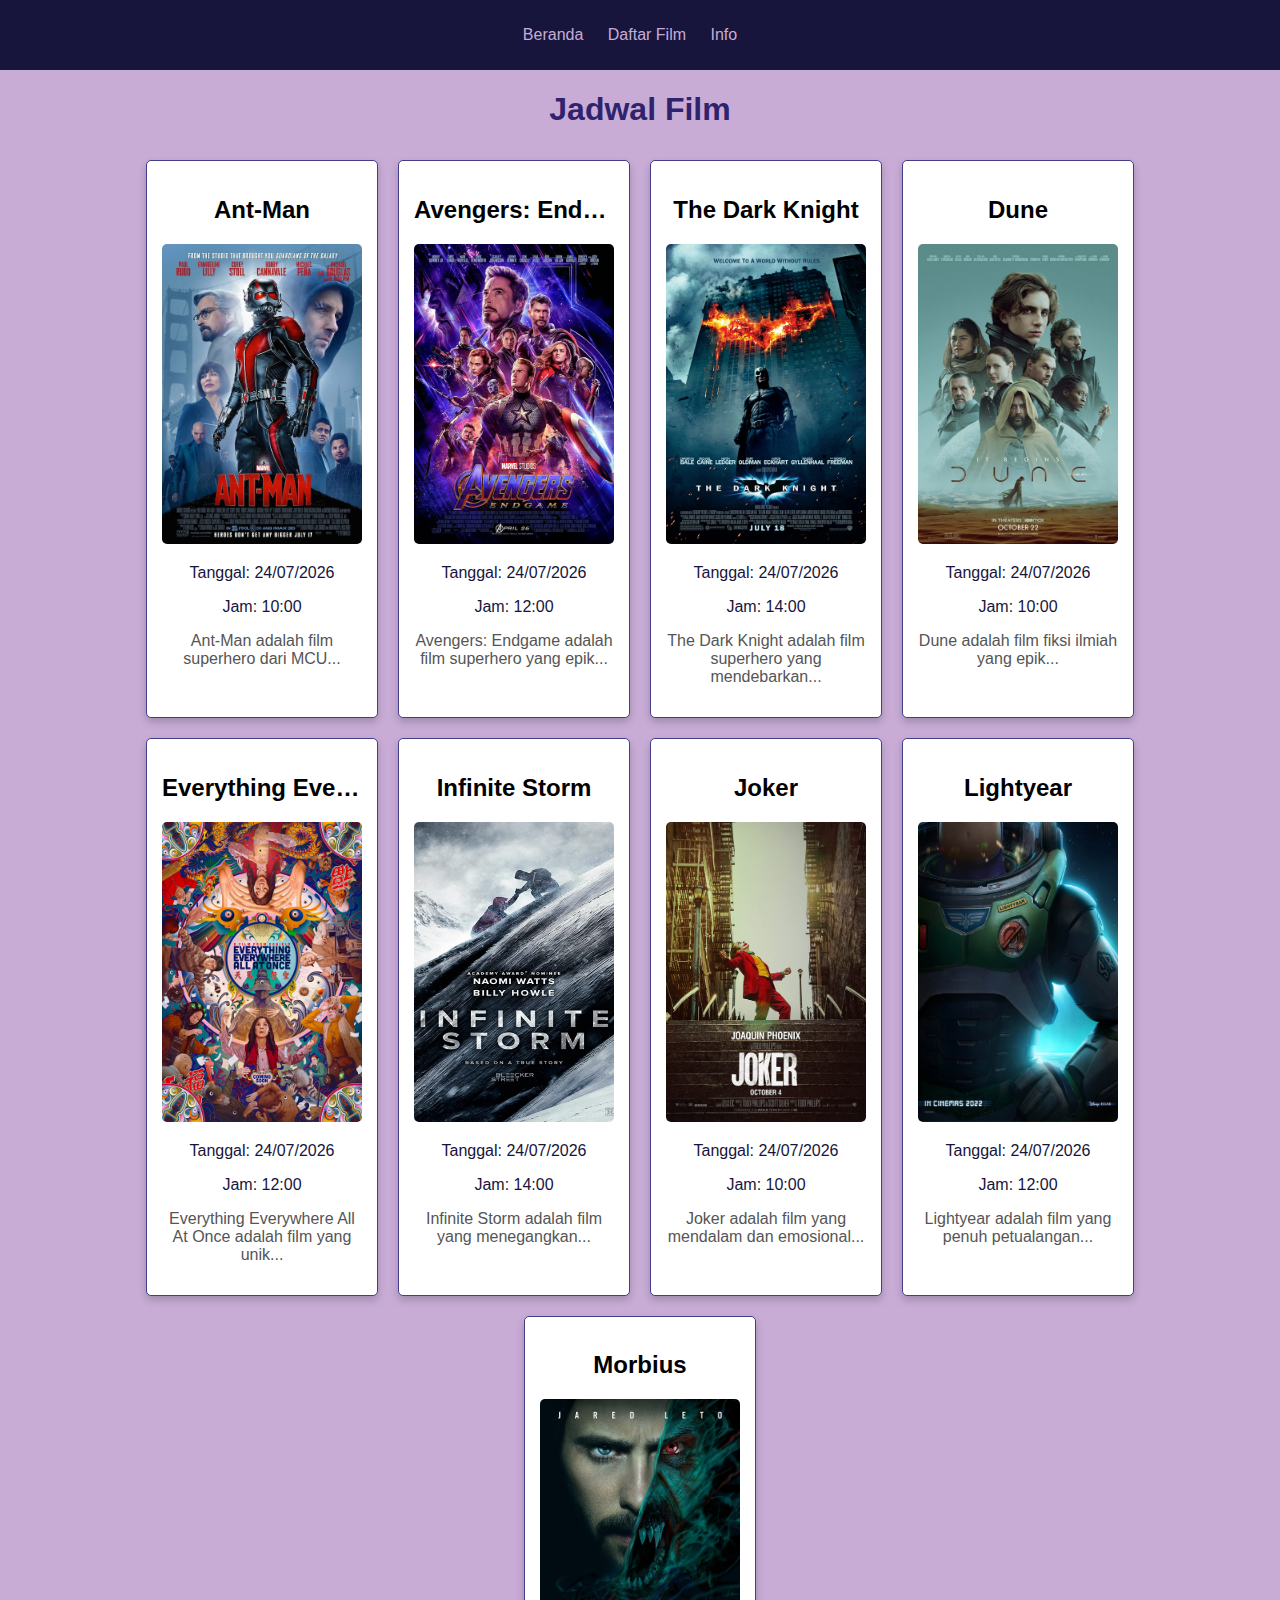
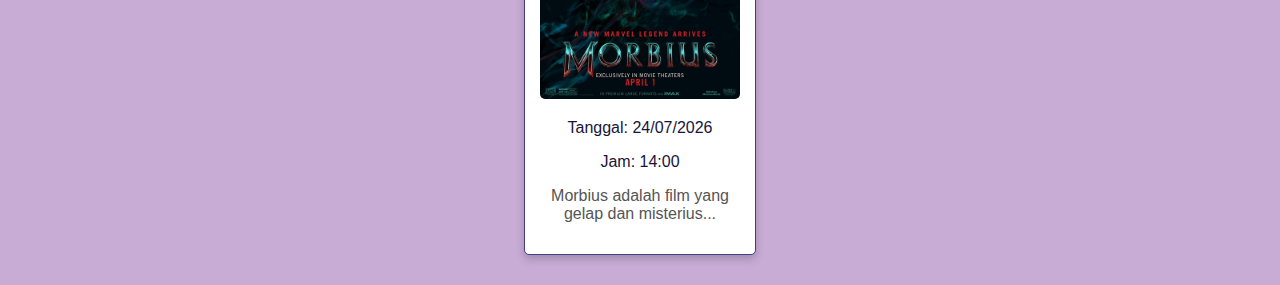
==== daftar.html @ eb6c7470 "Add files via upload" ====
<!DOCTYPE html>
<html lang="id">
<head>
    <meta charset="UTF-8">
    <link rel="icon" href="assets/logoweb.png">
    <meta name="viewport" content="width=device-width, initial-scale=1.0">
    <link rel="stylesheet" href="index.css">
    <title>Daftar Film</title>
</head>
<body>
    <nav>
        <ul>
            <li><a href="index.html">Beranda</a></li>
            <li><a href="daftar.html">Daftar Film</a></li>
            <li><a href="info.html">Info</a></li>
        </ul>
    </nav>
    <h1>Jadwal Film</h1>
    <div class="film-container">
        <div class="film-card" onclick="showDetails('Ant-Man', '10:00', 'assets/antman.jpg')">
            <h2>Ant-Man</h2>
            <img src="assets/antman.jpg" alt="Ant-Man" style="width:200px; height:300px; border-radius: 5px;">
            <p>Tanggal: <span class="film-date" data-date="01/01/2023"></span></p>
            <p>Jam: 10:00</p>
            <p>
                <span class="synopsis" style="display: none;">Ant-Man (2015) adalah film superhero dari Marvel Cinematic Universe (MCU) yang mengisahkan Scott Lang, seorang pencuri yang direkrut oleh ilmuwan jenius, Dr. Hank Pym.</span>
                <span class="synopsis-preview">Ant-Man adalah film superhero dari MCU...</span>
            </p>
        </div>
        <div class="film-card" onclick="showDetails('Avengers: Endgame', '12:00', 'assets/avenger.jpg')">
            <h2>Avengers: Endgame</h2>
            <img src="assets/avenger.jpg" alt="Avengers: Endgame" style="width:200px; height:300px; border-radius: 5px;">
            <p>Tanggal: <span class="film-date" data-date="01/01/2023"></span></p>
            <p>Jam: 12:00</p>
            <p>
                <span class="synopsis" style="display: none;">Avengers: Endgame (2019) adalah film superhero yang merupakan bagian dari Marvel Cinematic Universe, di mana para pahlawan berusaha membalikkan kerusakan yang dilakukan oleh Thanos.</span>
                <span class="synopsis-preview">Avengers: Endgame adalah film superhero yang epik...</span>
            </p>
        </div>
        <div class="film-card" onclick="showDetails('The Dark Knight', '14:00', 'assets/batman.jpg')">
            <h2>The Dark Knight</h2>
            <img src="assets/batman.jpg" alt="The Dark Knight" style="width:200px; height:300px; border-radius: 5px;">
            <p>Tanggal: <span class="film-date" data-date="01/01/2023"></span></p>
            <p>Jam: 14:00</p>
            <p>
                <span class="synopsis" style="display: none;">The Dark Knight (2008) adalah film superhero yang mengikuti Batman saat ia berjuang melawan Joker, penjahat yang ingin menimbulkan kekacauan di Gotham City.</span>
                <span class="synopsis-preview">The Dark Knight adalah film superhero yang mendebarkan...</span>
            </p>
        </div>
        <div class="film-card" onclick="showDetails('Dune', '10:00', 'assets/dune.jpg')">
            <h2>Dune</h2>
            <img src="assets/dune.jpg" alt="Dune" style="width:200px; height:300px; border-radius: 5px;">
            <p>Tanggal: <span class="film-date" data-date="02/01/2023"></span></p>
            <p>Jam: 10:00</p>
            <p>
                <span class="synopsis" style="display: none;">Dune (2021) adalah film fiksi ilmiah yang mengikuti Paul Atreides saat ia berjuang untuk melindungi planet yang berharga dan menghadapi berbagai ancaman.</span>
                <span class="synopsis-preview">Dune adalah film fiksi ilmiah yang epik...</span>
            </p>
        </div>
        <div class="film-card" onclick="showDetails('Everything Everywhere All At Once', '12:00', 'assets/everything.jpg')">
            <h2>Everything Everywhere All At Once</h2>
            <img src="assets/everything.jpg" alt="Everything Everywhere All At Once" style="width:200px; height:300px; border-radius: 5px;">
            <p>Tanggal: <span class="film-date" data-date="02/01/2023"></span></p>
            <p>Jam: 12:00</p>
            <p>
                <span class="synopsis" style="display: none;">Everything Everywhere All At Once (2022) adalah film yang mengisahkan seorang wanita yang terjebak dalam multiverse dan harus menyelamatkan dunia.</span>
                <span class="synopsis-preview">Everything Everywhere All At Once adalah film yang unik...</span>
            </p>
        </div>
        <div class="film-card" onclick="showDetails('Infinite Storm', '14:00', 'assets/infinite.jpg')">
            <h2>Infinite Storm</h2>
            <img src="assets/infinite.jpg" alt="Infinite Storm" style="width:200px; height:300px; border-radius: 5px;">
            <p>Tanggal: <span class="film-date" data-date="02/01/2023"></span></p>
            <p>Jam: 14:00</p>
            <p>
                <span class="synopsis" style="display: none;">Infinite Storm (2022) adalah film yang mengikuti seorang pendaki yang terjebak dalam badai salju dan harus berjuang untuk bertahan hidup.</span>
                <span class="synopsis-preview">Infinite Storm adalah film yang menegangkan...</span>
            </p>
        </div>
        <div class="film-card" onclick="showDetails('Joker', '10:00', 'assets/joker.jpg')">
            <h2>Joker</h2>
            <img src="assets/joker.jpg" alt="Joker" style="width:200px; height:300px; border-radius: 5px;">
            <p>Tanggal: <span class="film-date" data-date="03/01/2023"></span></p>
            <p>Jam: 10:00</p>
            <p>
                <span class="synopsis" style="display: none;">Joker (2019) adalah film yang menceritakan asal-usul karakter Joker, seorang komedian yang terjebak dalam dunia kejahatan.</span>
                <span class="synopsis-preview">Joker adalah film yang mendalam dan emosional...</span>
            </p>
        </div>
        <div class="film-card" onclick="showDetails('Lightyear', '12:00', 'assets/lightyear.jpg')">
            <h2>Lightyear</h2>
            <img src="assets/lightyear.jpg" alt="Lightyear" style="width:200px; height:300px; border-radius: 5px;">
            <p>Tanggal: <span class="film-date" data-date="03/01/2023"></span></p>
            <p>Jam: 12:00</p>
            <p>
                <span class="synopsis" style="display: none;">Lightyear (2022) adalah film yang mengikuti petualangan Buzz Lightyear, karakter ikonik dari Toy Story.</span>
                <span class="synopsis-preview">Lightyear adalah film yang penuh petualangan...</span>
            </p>
        </div>
        <div class="film-card" onclick="showDetails('Morbius', '14:00', 'assets/morbius.jpg')">
            <h2>Morbius</h2>
            <img src="assets/morbius.jpg" alt="Morbius" style="width:200px; height:300px; border-radius: 5px;">
            <p>Tanggal: <span class="film-date" data-date="03/01/2023"></span></p>
            <p>Jam: 14:00</p>
            <p>
                <span class="synopsis" style="display: none;">Morbius (2022) adalah film yang mengikuti seorang ilmuwan yang mencoba menyembuhkan dirinya sendiri dan berubah menjadi vampir.</span>
                <span class="synopsis-preview">Morbius adalah film yang gelap dan misterius...</span>
            </p>
        </div>
    </div>
    
    <div id="film-popup" class="popup" style="display: none;">
        <div class="popup-content">
            <img id="popup-image" src="" alt="" style="width: 100%; border-radius: 5px; margin-bottom: 10px;">
            <h2 id="popup-title"></h2>
            <p id="popup-date"></p>
            <p id="popup-time"></p>
            <p id="popup-synopsis"></p> <!-- Menampilkan sinopsis lengkap di popup -->
        </div>
    </div>

    <script>
    function showDetails(title, time, image) {
        const today = new Date();
        const options = { year: 'numeric', month: '2-digit', day: '2-digit' };
        const formattedDate = today.toLocaleDateString('id-ID', options); // Format tanggal sesuai dengan format Indonesia

        document.getElementById('popup-title').innerText = title;
        document.getElementById('popup-date').innerText = 'Tanggal: ' + formattedDate; // Tanggal dinamis di popup
        document.getElementById('popup-time').innerText = 'Jam: ' + time;
        document.getElementById('popup-image').src = image; // Set gambar di popup

        // Menampilkan sinopsis lengkap di popup
        const synopsis = document.querySelector(`.film-card[onclick*="${title}"] .synopsis`).innerText;
        document.getElementById('popup-synopsis').innerText = synopsis; // Set sinopsis lengkap di popup

        document.getElementById('film-popup').style.display = 'flex'; // Tampilkan popup
    }

    // Menutup popup ketika area di luar popup diklik
    document.getElementById('film-popup').addEventListener('click', function(event) {
        if (event.target === this) {
            this.style.display = 'none'; // Sembunyikan popup
        }
    });

    function closePopup() {
        document.getElementById('film-popup').style.display = 'none'; // Sembunyikan popup
    }

    function updateFilmDates() {
        const today = new Date();
        const options = { year: 'numeric', month: '2-digit', day: '2-digit' };
        const formattedDate = today.toLocaleDateString('id-ID', options); // Format tanggal sesuai dengan format Indonesia

        // Mengupdate semua elemen dengan kelas 'film-date'
        const filmDates = document.querySelectorAll('.film-date');
        filmDates.forEach(dateElement => {
            dateElement.innerText = formattedDate; // Set tanggal ke elemen
        });
    }

    // Panggil fungsi untuk mengupdate tanggal saat halaman dimuat
    updateFilmDates();
    </script>
</body>
</html>
---- index.css ----
body {
    font-family: Arial, sans-serif;
    margin: 0;
    padding: 0;
    background-color: #C8ACD6; /* Warna latar belakang halaman */
}

nav {
    background-color: #17153B; /* Warna latar belakang navbar */
    color: white;
    padding: 10px;
    text-align: center; /* Memusatkan navbar */
}

nav ul {
    list-style-type: none;
    padding: 0;
    display: inline-block; /* Membuat ul menjadi inline-block */
}

nav ul li {
    display: inline;
    margin-right: 20px;
}

nav ul li a {
    color: #C8ACD6; /* Warna tautan */
    text-decoration: none;
    transition: color 0.3s ease; /* Transisi warna tautan */
}

nav ul li a:hover {
    color: #433D8B; /* Warna tautan saat hover */
}

h1 {
    color: #2E236C; /* Warna teks h1 */
    text-align: center; /* Memusatkan teks h1 */
    animation: fadeIn 1s; /* Animasi muncul untuk h1 */
}

p {
    text-align: center; /* Memusatkan teks paragraf */
    color: #17153B; /* Warna teks paragraf */
    animation: fadeIn 1.5s; /* Animasi muncul untuk paragraf */
}

.film-container {
    display: flex;
    justify-content: center; /* Memusatkan kartu film */
    flex-wrap: wrap; /* Membuat kartu film membungkus jika terlalu banyak */
    margin: 20px; /* Margin di sekitar kontainer */
}

.film-card {
    background-color: #FFFFFF; /* Warna latar belakang kartu */
    border: 1px solid #433D8B; /* Garis batas kartu */
    border-radius: 5px; /* Sudut melengkung */
    padding: 15px; /* Ruang di dalam kartu */
    margin: 10px; /* Ruang di antara kartu */
    width: 200px; /* Lebar kartu */
    text-align: center; /* Memusatkan teks di dalam kartu */
    box-shadow: 0 4px 8px rgba(0, 0, 0, 0.2); /* Bayangan untuk kartu */
    transition: transform 0.3s ease, box-shadow 0.3s ease; /* Transisi untuk efek hover */
}

.film-card:hover {
    transform: translateY(-5px); /* Mengangkat kartu saat hover */
    box-shadow: 0 8px 16px rgba(0, 0, 0, 0.3); /* Bayangan lebih dalam saat hover */
}

.film-poster {
    width: 200px; /* Atur lebar gambar */
    height: 300px; /* Atur tinggi gambar */
    object-fit: cover; /* Memastikan gambar terpotong dengan baik */
    border-radius: 5px; /* Sudut melengkung */
}

/* Animasi untuk elemen muncul */
@keyframes fadeIn {
    from {
        opacity: 0;
    }
    to {
        opacity: 1;
    }
}

.film-card h2 {
    white-space: nowrap; /* Mencegah teks membungkus ke baris berikutnya */
    overflow: hidden; /* Menyembunyikan teks yang melampaui batas */
    text-overflow: ellipsis; /* Menambahkan elipsis (...) jika teks terlalu panjang */
    width: 100%; /* Mengatur lebar h2 agar sesuai dengan lebar kartu */
     /* Menambahkan animasi marquee */
}

/* Animasi untuk teks berjalan */
@keyframes marquee {
    0% {
        transform: translateX(100%); /* Mulai dari luar kanan */
    }
    100% {
        transform: translateX(-100%); /* Bergerak ke luar kiri */
    }
}

.popup {
    display: flex;
    justify-content: center;
    align-items: center;
    position: fixed;
    z-index: 1000;
    left: 0;
    top: 0;
    width: 100%;
    height: 100%;
    background-color: rgba(0, 0, 0, 0.7); /* Latar belakang transparan */
}

.popup-content {
    background-color: white;
    padding: 20px;
    border-radius: 10px;
    text-align: center;
    width: 300px; /* Lebar popup */
}

.close {
    color: #aaa;
    float: right;
    font-size: 28px;
    font-weight: bold;
}

.close:hover,
.close:focus {
    color: black;
    text-decoration: none;
    cursor: pointer;
}

.synopsis-preview {
    display: inline; /* Tampilkan preview sinopsis */
    color: #555; /* Warna teks preview */
}
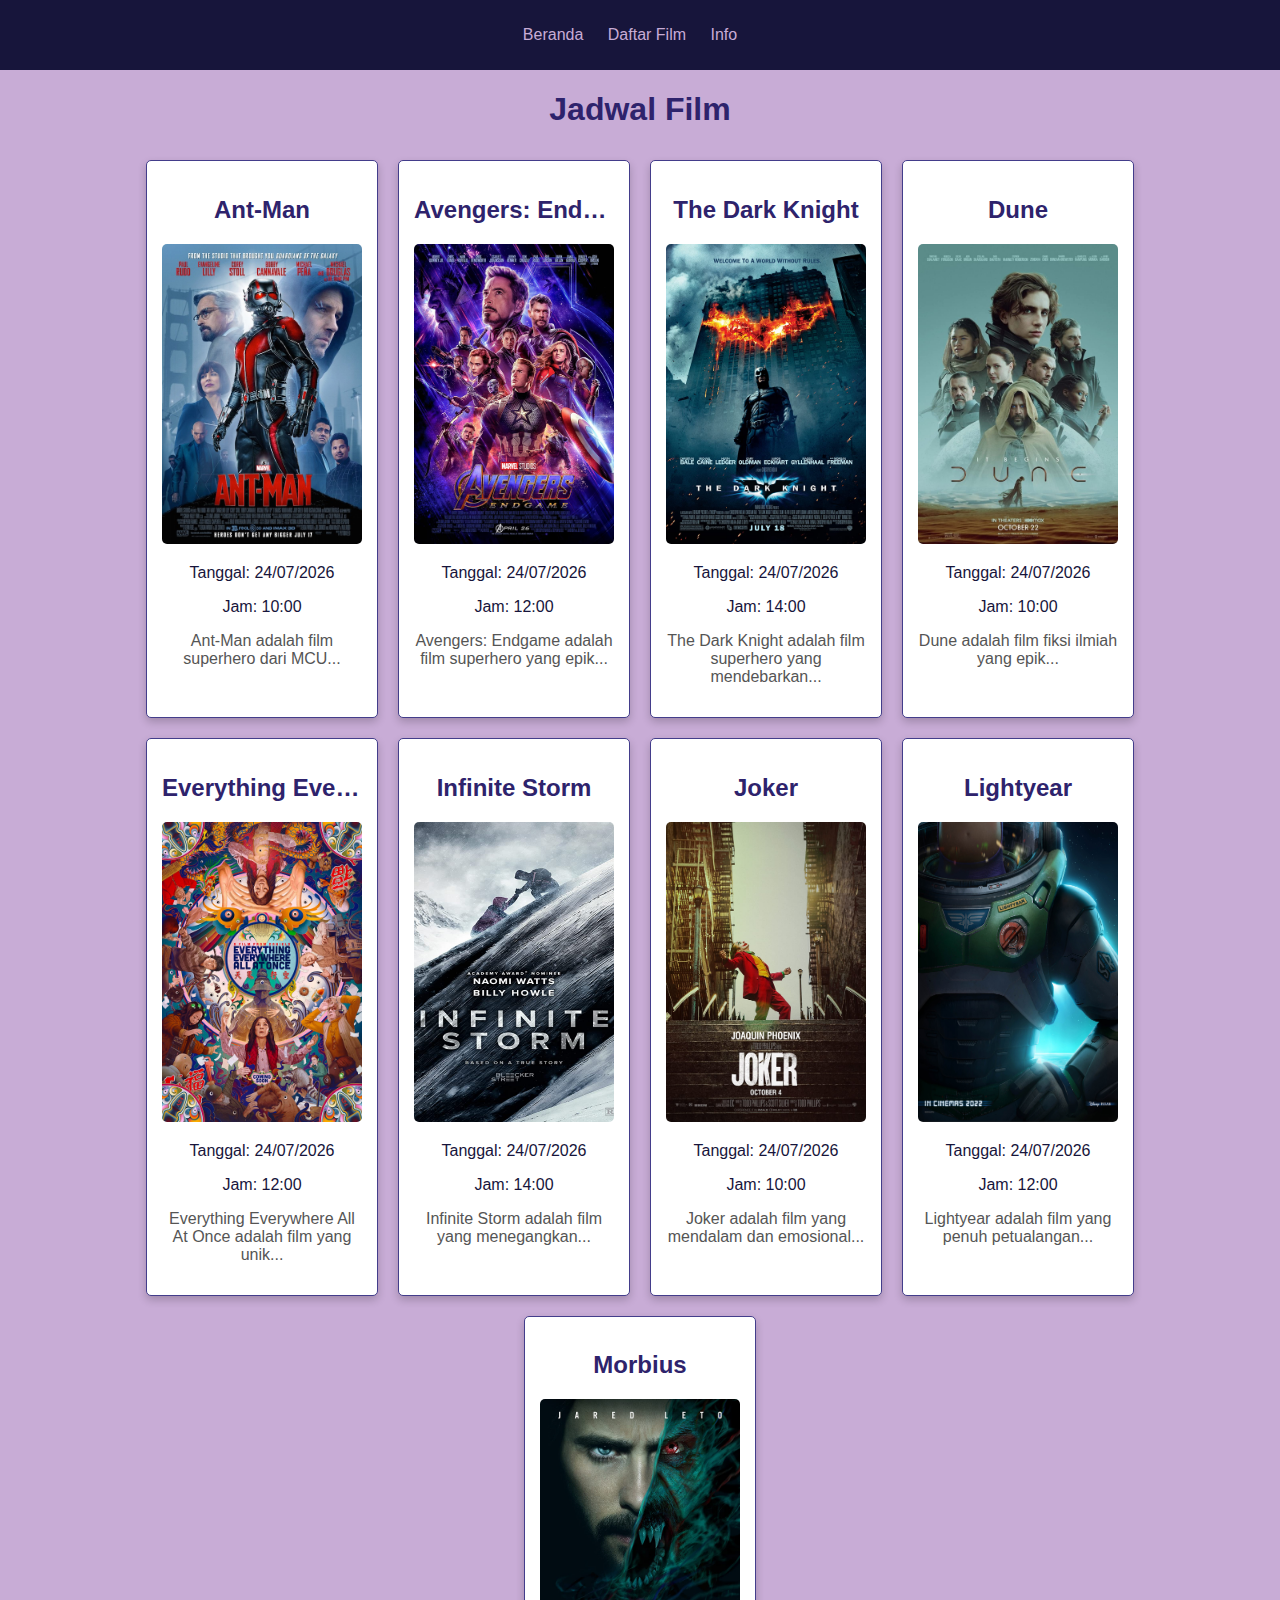
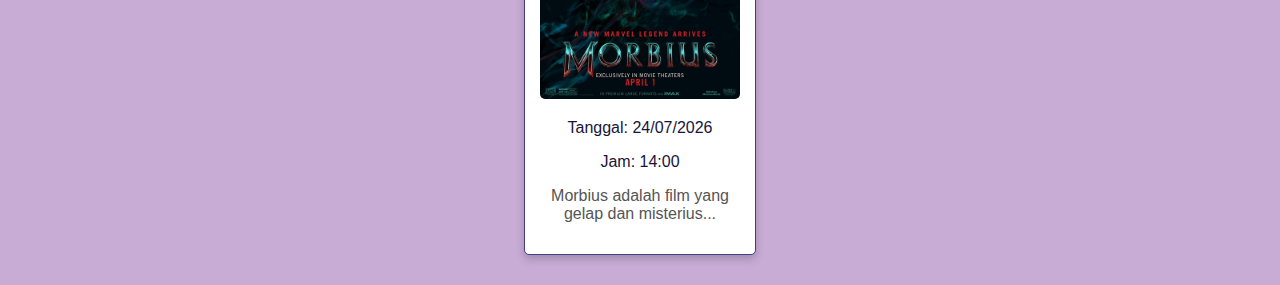
==== commit 051d9cfc: "Update daftar.html" ====
--- a/daftar.html
+++ b/daftar.html
@@ -115,7 +115,7 @@
             <h2 id="popup-title"></h2>
             <p id="popup-date"></p>
             <p id="popup-time"></p>
-            <p id="popup-synopsis"></p> <!-- Menampilkan sinopsis lengkap di popup -->
+            <p id="popup-synopsis"></p>
         </div>
     </div>
 
@@ -123,44 +123,36 @@
     function showDetails(title, time, image) {
         const today = new Date();
         const options = { year: 'numeric', month: '2-digit', day: '2-digit' };
-        const formattedDate = today.toLocaleDateString('id-ID', options); // Format tanggal sesuai dengan format Indonesia
+        const formattedDate = today.toLocaleDateString('id-ID', options);
 
         document.getElementById('popup-title').innerText = title;
-        document.getElementById('popup-date').innerText = 'Tanggal: ' + formattedDate; // Tanggal dinamis di popup
+        document.getElementById('popup-date').innerText = 'Tanggal: ' + formattedDate;
         document.getElementById('popup-time').innerText = 'Jam: ' + time;
-        document.getElementById('popup-image').src = image; // Set gambar di popup
+        document.getElementById('popup-image').src = image;
 
-        // Menampilkan sinopsis lengkap di popup
         const synopsis = document.querySelector(`.film-card[onclick*="${title}"] .synopsis`).innerText;
-        document.getElementById('popup-synopsis').innerText = synopsis; // Set sinopsis lengkap di popup
+        document.getElementById('popup-synopsis').innerText = synopsis;
 
-        document.getElementById('film-popup').style.display = 'flex'; // Tampilkan popup
+        document.getElementById('film-popup').style.display = 'flex';
     }
 
-    // Menutup popup ketika area di luar popup diklik
     document.getElementById('film-popup').addEventListener('click', function(event) {
         if (event.target === this) {
-            this.style.display = 'none'; // Sembunyikan popup
+            this.style.display = 'none';
         }
     });
-
-    function closePopup() {
-        document.getElementById('film-popup').style.display = 'none'; // Sembunyikan popup
-    }
 
     function updateFilmDates() {
         const today = new Date();
         const options = { year: 'numeric', month: '2-digit', day: '2-digit' };
-        const formattedDate = today.toLocaleDateString('id-ID', options); // Format tanggal sesuai dengan format Indonesia
+        const formattedDate = today.toLocaleDateString('id-ID', options);
 
-        // Mengupdate semua elemen dengan kelas 'film-date'
         const filmDates = document.querySelectorAll('.film-date');
         filmDates.forEach(dateElement => {
-            dateElement.innerText = formattedDate; // Set tanggal ke elemen
+            dateElement.innerText = formattedDate;
         });
     }
 
-    // Panggil fungsi untuk mengupdate tanggal saat halaman dimuat
     updateFilmDates();
     </script>
 </body>
--- a/index.css
+++ b/index.css
@@ -34,6 +34,24 @@
 }
 
 h1 {
+    color: #2E236C; /* Warna teks h1 */
+    text-align: center; /* Memusatkan teks h1 */
+    animation: fadeIn 1s; /* Animasi muncul untuk h1 */
+}
+
+h2 {
+    color: #2E236C; /* Warna teks h1 */
+    text-align: center; /* Memusatkan teks h1 */
+    animation: fadeIn 1s; /* Animasi muncul untuk h1 */
+}
+
+h3 {
+    color: #2E236C; /* Warna teks h1 */
+    text-align: center; /* Memusatkan teks h1 */
+    animation: fadeIn 1s; /* Animasi muncul untuk h1 */
+}
+
+h4 {
     color: #2E236C; /* Warna teks h1 */
     text-align: center; /* Memusatkan teks h1 */
     animation: fadeIn 1s; /* Animasi muncul untuk h1 */
@@ -94,16 +112,6 @@
      /* Menambahkan animasi marquee */
 }
 
-/* Animasi untuk teks berjalan */
-@keyframes marquee {
-    0% {
-        transform: translateX(100%); /* Mulai dari luar kanan */
-    }
-    100% {
-        transform: translateX(-100%); /* Bergerak ke luar kiri */
-    }
-}
-
 .popup {
     display: flex;
     justify-content: center;
@@ -143,3 +151,9 @@
     display: inline; /* Tampilkan preview sinopsis */
     color: #555; /* Warna teks preview */
 }
+
+.footer{
+    position: fixed;
+    bottom: 0;
+    left: 0;
+}
